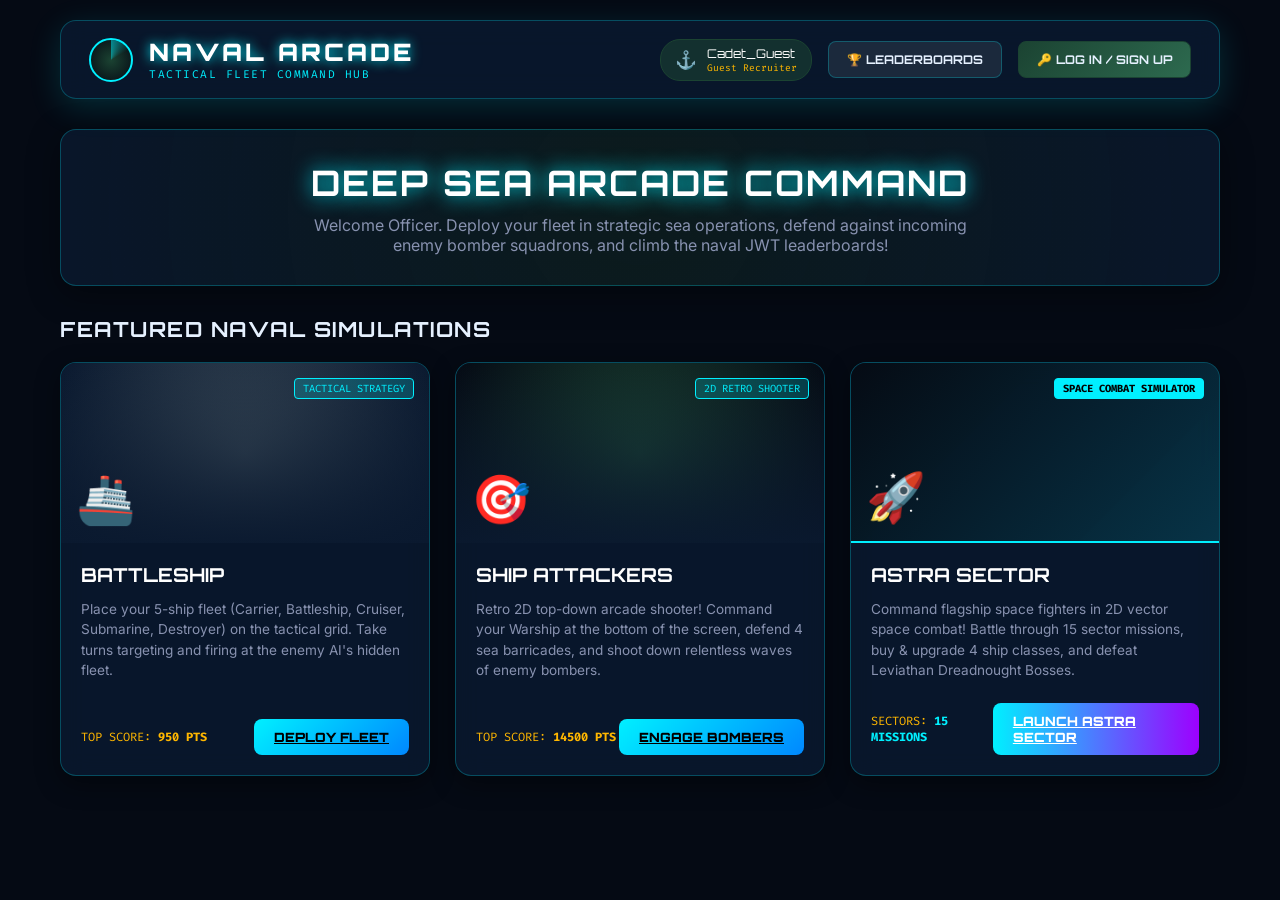
==== index.html @ 92b62d5f "Initial commit" ====
<!DOCTYPE html>
<html lang="en">
<head>
    <meta charset="UTF-8">
    <meta name="viewport" content="width=device-width, initial-scale=1.0">
    <title>NAVAL ARCADE — Command Center</title>
    <link rel="preconnect" href="https://fonts.googleapis.com">
    <link rel="preconnect" href="https://fonts.gstatic.com" crossorigin>
    <link href="https://fonts.googleapis.com/css2?family=Orbitron:wght@400;600;800;900&family=Fira+Code:wght@400;500;700&family=Inter:wght@300;400;600;800&display=swap" rel="stylesheet">
    <link rel="stylesheet" href="styles.css">
</head>
<body>
    <div class="crt-radar-overlay"></div>
    <canvas id="ocean-canvas"></canvas>

    <div class="arcade-wrapper">
        <!-- Header & Command Bar -->
        <header class="naval-header">
            <div class="brand-section">
                <div class="radar-logo">
                    <div class="sweep"></div>
                </div>
                <div class="brand-text">
                    <h1>NAVAL ARCADE</h1>
                    <p>TACTICAL FLEET COMMAND HUB</p>
                </div>
            </div>

            <div class="nav-actions">
                <div id="user-badge" class="jwt-user-badge">
                    <span class="jwt-badge-icon">⚓</span>
                    <div class="jwt-user-info">
                        <span id="user-name" class="username">Cadet_Guest</span>
                        <span id="user-rank" class="rank">Guest Recruiter</span>
                    </div>
                </div>

                <button id="btn-leaderboard" class="nav-btn">
                    🏆 LEADERBOARDS
                </button>
                <button id="btn-auth" class="nav-btn auth-btn">
                    🔑 LOG IN / SIGN UP
                </button>
            </div>
        </header>

        <!-- Hero Section -->
        <section class="hero-banner">
            <h2>DEEP SEA ARCADE COMMAND</h2>
            <p>Welcome Officer. Deploy your fleet in strategic sea operations, defend against incoming enemy bomber squadrons, and climb the naval JWT leaderboards!</p>
        </section>

        <!-- Game Selection Grid -->
        <section class="catalogue-section">
            <div class="catalogue-header">
                <h3>FEATURED NAVAL SIMULATIONS</h3>
            </div>
            <br>
            <div class="games-grid">
                <!-- Game 1 Card: Battleship -->
                <div class="game-card">
                    <div class="game-card-banner battleship-bg">
                        <span class="card-badge">TACTICAL STRATEGY</span>
                        <div class="game-card-icon">🚢</div>
                    </div>
                    <div class="game-card-body">
                        <h4>BATTLESHIP</h4>
                        <p>Place your 5-ship fleet (Carrier, Battleship, Cruiser, Submarine, Destroyer) on the tactical grid. Take turns targeting and firing at the enemy AI's hidden fleet.</p>
                        <div class="game-card-footer">
                            <span class="high-score-tag">TOP SCORE: <strong id="score-battleship">950 PTS</strong></span>
                            <a href="games/battleship/index.html" class="play-card-btn">DEPLOY FLEET</a>
                        </div>
                    </div>
                </div>

                <!-- Game 2 Card: Ship Attackers -->
                <div class="game-card">
                    <div class="game-card-banner ship-attackers-bg">
                        <span class="card-badge">2D RETRO SHOOTER</span>
                        <div class="game-card-icon">🎯</div>
                    </div>
                    <div class="game-card-body">
                        <h4>SHIP ATTACKERS</h4>
                        <p>Retro 2D top-down arcade shooter! Command your Warship at the bottom of the screen, defend 4 sea barricades, and shoot down relentless waves of enemy bombers.</p>
                        <div class="game-card-footer">
                            <span class="high-score-tag">TOP SCORE: <strong id="score-attackers">14,500 PTS</strong></span>
                            <a href="games/ship-attackers/index.html" class="play-card-btn">ENGAGE BOMBERS</a>
                        </div>
                    </div>
                </div>

                <!-- Game 3 Card: Astra Sector Space Combat -->
                <div class="game-card">
                    <div class="game-card-banner" style="background: linear-gradient(135deg, #050b14 0%, #00f0ff22 100%); border-bottom: 2px solid #00f0ff;">
                        <span class="card-badge" style="background: #00f0ff; color: #000; font-weight: 800;">SPACE COMBAT SIMULATOR</span>
                        <div class="game-card-icon">🚀</div>
                    </div>
                    <div class="game-card-body">
                        <h4>ASTRA SECTOR</h4>
                        <p>Command flagship space fighters in 2D vector space combat! Battle through 15 sector missions, buy & upgrade 4 ship classes, and defeat Leviathan Dreadnought Bosses.</p>
                        <div class="game-card-footer">
                            <span class="high-score-tag">SECTORS: <strong style="color: #00f0ff;">15 MISSIONS</strong></span>
                            <a href="../astra-fleet/index.html" class="play-card-btn" style="background: linear-gradient(90deg, #00f0ff, #9d00ff); color: #fff;">LAUNCH ASTRA SECTOR</a>
                        </div>
                    </div>
                </div>
            </div>
        </section>
    </div>

    <!-- Auth Modal (JWT Sign Up / Login) -->
    <div id="auth-modal" class="modal-overlay">
        <div class="modal-box">
            <div class="modal-header">
                <h3 id="auth-modal-title">🔑 NAVAL OFFICER AUTHENTICATION</h3>
                <button id="btn-close-auth" class="close-btn">&times;</button>
            </div>
            <form id="auth-form" class="auth-form">
                <div class="form-group">
                    <label for="auth-username">OFFICER CALLSIGN / USERNAME</label>
                    <input type="text" id="auth-username" class="form-input" placeholder="e.g. Admiral_Vanguard" required>
                </div>
                <div class="form-group">
                    <label for="auth-password">SECURITY PASSCODE</label>
                    <input type="password" id="auth-password" class="form-input" placeholder="••••••••" required>
                </div>
                <div id="auth-error" style="color: var(--alert-red); font-size: 0.8rem; display: none;"></div>
                <button type="submit" id="auth-submit-btn" class="form-submit-btn">LOG IN (JWT TOKEN)</button>
                <p style="font-size: 0.75rem; color: var(--text-muted); cursor: pointer;" id="auth-toggle">
                    Don't have an officer profile? <strong>Create Account</strong>
                </p>
            </form>
        </div>
    </div>

    <!-- Leaderboard Modal -->
    <div id="leaderboard-modal" class="modal-overlay">
        <div class="modal-box">
            <div class="modal-header">
                <h3>🏆 NAVAL HIGH SCORES</h3>
                <button id="btn-close-leaderboard" class="close-btn">&times;</button>
            </div>
            <div style="display: flex; gap: 10px; margin-bottom: 15px;">
                <button id="lb-tab-battleship" class="nav-btn" style="flex: 1;">BATTLESHIP</button>
                <button id="lb-tab-attackers" class="nav-btn" style="flex: 1;">SHIP ATTACKERS</button>
            </div>
            <table class="leaderboard-table">
                <thead>
                    <tr>
                        <th>RANK</th>
                        <th>OFFICER</th>
                        <th>SCORE</th>
                        <th>DATE</th>
                    </tr>
                </thead>
                <tbody id="leaderboard-body">
                    <!-- Populated dynamically -->
                </tbody>
            </table>
        </div>
    </div>

    <!-- Scripts -->
    <script src="auth.js"></script>
    <script src="leaderboard.js"></script>
    <script>
        // Interactive ocean waves background canvas
        const canvas = document.getElementById('ocean-canvas');
        const ctx = canvas.getContext('2d');
        let width = canvas.width = window.innerWidth;
        let height = canvas.height = window.innerHeight;

        window.addEventListener('resize', () => {
            width = canvas.width = window.innerWidth;
            height = canvas.height = window.innerHeight;
        });

        let step = 0;
        function drawOcean() {
            ctx.fillStyle = '#050a14';
            ctx.fillRect(0, 0, width, height);

            step += 0.02;
            for (let i = 0; i < 4; i++) {
                ctx.fillStyle = `rgba(10, 25, 47, ${0.3 + i * 0.15})`;
                ctx.beginPath();
                ctx.moveTo(0, height);
                for (let x = 0; x <= width; x += 20) {
                    const y = Math.sin(x * 0.005 + step + i) * 15 + (height - 150 + i * 30);
                    ctx.lineTo(x, y);
                }
                ctx.lineTo(width, height);
                ctx.closePath();
                ctx.fill();
            }
            requestAnimationFrame(drawOcean);
        }
        drawOcean();

        // UI Modal & Auth Interaction Script
        let isSignup = false;

        function updateUI() {
            const user = window.navalAuth.getCurrentUser();
            document.getElementById('user-name').innerText = user.username;
            document.getElementById('user-rank').innerText = user.rank;

            if (user.authenticated) {
                document.getElementById('btn-auth').innerText = 'LOG OUT';
            } else {
                document.getElementById('btn-auth').innerText = '🔑 LOG IN / SIGN UP';
            }

            // Top scores display
            const bScores = window.navalLeaderboard.getScores('battleship');
            if (bScores.length > 0) {
                document.getElementById('score-battleship').innerText = bScores[0].score + ' PTS';
            }
            const sScores = window.navalLeaderboard.getScores('ship_attackers');
            if (sScores.length > 0) {
                document.getElementById('score-attackers').innerText = sScores[0].score + ' PTS';
            }
        }
        updateUI();

        // Auth Modal Handlers
        const authModal = document.getElementById('auth-modal');
        document.getElementById('btn-auth').onclick = () => {
            const user = window.navalAuth.getCurrentUser();
            if (user.authenticated) {
                window.navalAuth.logout();
                updateUI();
            } else {
                authModal.classList.add('active');
            }
        };
        document.getElementById('btn-close-auth').onclick = () => authModal.classList.remove('active');

        document.getElementById('auth-toggle').onclick = () => {
            isSignup = !isSignup;
            document.getElementById('auth-modal-title').innerText = isSignup ? '📝 CREATE OFFICER PROFILE (JWT)' : '🔑 NAVAL OFFICER AUTHENTICATION';
            document.getElementById('auth-submit-btn').innerText = isSignup ? 'CREATE ACCOUNT' : 'LOG IN (JWT TOKEN)';
            document.getElementById('auth-toggle').innerHTML = isSignup ? 'Already registered? <strong>Log In</strong>' : 'Don\'t have an officer profile? <strong>Create Account</strong>';
        };

        document.getElementById('auth-form').onsubmit = (e) => {
            e.preventDefault();
            const u = document.getElementById('auth-username').value;
            const p = document.getElementById('auth-password').value;
            const errDiv = document.getElementById('auth-error');

            const res = isSignup ? window.navalAuth.signup(u, p) : window.navalAuth.login(u, p);
            if (res.success) {
                errDiv.style.display = 'none';
                authModal.classList.remove('active');
                updateUI();
            } else {
                errDiv.innerText = res.error;
                errDiv.style.display = 'block';
            }
        };

        // Leaderboard Modal Handlers
        const lbModal = document.getElementById('leaderboard-modal');
        document.getElementById('btn-leaderboard').onclick = () => {
            renderLeaderboard('battleship');
            lbModal.classList.add('active');
        };
        document.getElementById('btn-close-leaderboard').onclick = () => lbModal.classList.remove('active');

        document.getElementById('lb-tab-battleship').onclick = () => renderLeaderboard('battleship');
        document.getElementById('lb-tab-attackers').onclick = () => renderLeaderboard('ship_attackers');

        function renderLeaderboard(gameId) {
            const scores = window.navalLeaderboard.getScores(gameId);
            const tbody = document.getElementById('leaderboard-body');
            tbody.innerHTML = '';

            scores.forEach((s, idx) => {
                const tr = document.createElement('tr');
                tr.innerHTML = `
                    <td>#${idx + 1}</td>
                    <td>${s.username}</td>
                    <td style="color: var(--amber-gold); font-weight: bold;">${s.score.toLocaleString()}</td>
                    <td>${s.date}</td>
                `;
                tbody.appendChild(tr);
            });
        }
    </script>
</body>
</html>
---- styles.css ----
/* NAVAL ARCADE - Sea-Themed CSS Design System
   Colors: Deep Navy Blue (#0a192f), Battleship Steel Gray (#3a4a58), Dark Sea Green (#1b4332), Pure Black (#050a14) */

:root {
    --bg-navy: #0a192f;
    --bg-dark: #050a14;
    --steel-gray: #3a4a58;
    --sea-green: #1b4332;
    --light-sea-green: #2d6a4f;
    --neon-cyan: #00f0ff;
    --amber-gold: #ffb700;
    --alert-red: #ff3366;
    --text-primary: #e6f1ff;
    --text-muted: #8892b0;
    --card-glass: rgba(10, 25, 47, 0.85);
    --border-glass: rgba(0, 240, 255, 0.25);
    --font-header: 'Orbitron', sans-serif;
    --font-code: 'Fira Code', monospace;
    --font-sans: 'Inter', sans-serif;
}

* {
    box-sizing: border-box;
    margin: 0;
    padding: 0;
    user-select: none;
}

body, html {
    width: 100%;
    height: 100%;
    background-color: var(--bg-dark);
    font-family: var(--font-sans);
    color: var(--text-primary);
    overflow-x: hidden;
}

/* Background Canvas & Ocean Waves */
#ocean-canvas {
    position: fixed;
    top: 0;
    left: 0;
    width: 100vw;
    height: 100vh;
    z-index: -1;
    pointer-events: none;
}

.crt-radar-overlay {
    position: fixed;
    top: 0;
    left: 0;
    width: 100vw;
    height: 100vh;
    z-index: 0;
    pointer-events: none;
    background: linear-gradient(
        rgba(10, 25, 47, 0) 50%, 
        rgba(5, 10, 20, 0.3) 50%
    );
    background-size: 100% 4px;
    opacity: 0.6;
}

/* Main Container Layout */
.arcade-wrapper {
    position: relative;
    z-index: 1;
    max-width: 1200px;
    margin: 0 auto;
    padding: 20px;
    display: flex;
    flex-direction: column;
    gap: 30px;
    min-height: 100vh;
}

/* Header & Command Bar */
header.naval-header {
    display: flex;
    justify-content: space-between;
    align-items: center;
    padding: 16px 28px;
    background: var(--card-glass);
    backdrop-filter: blur(14px);
    border: 1px solid var(--border-glass);
    border-radius: 16px;
    box-shadow: 0 8px 32px rgba(0, 240, 255, 0.15);
}

.brand-section {
    display: flex;
    align-items: center;
    gap: 16px;
}

.radar-logo {
    position: relative;
    width: 44px;
    height: 44px;
    background: radial-gradient(circle, var(--sea-green), var(--bg-dark));
    border: 2px solid var(--neon-cyan);
    border-radius: 50%;
    overflow: hidden;
}

.radar-logo .sweep {
    position: absolute;
    width: 100%;
    height: 100%;
    background: conic-gradient(from 0deg, rgba(0, 240, 255, 0.5), transparent 60deg);
    animation: radar-rotate 3s linear infinite;
}

.brand-text h1 {
    font-family: var(--font-header);
    font-size: 1.5rem;
    font-weight: 900;
    letter-spacing: 3px;
    color: #fff;
    text-shadow: 0 0 12px var(--neon-cyan);
}

.brand-text p {
    font-family: var(--font-code);
    font-size: 0.7rem;
    color: var(--neon-cyan);
    letter-spacing: 1.5px;
}

.nav-actions {
    display: flex;
    align-items: center;
    gap: 16px;
}

.jwt-user-badge {
    display: flex;
    align-items: center;
    gap: 10px;
    background: rgba(27, 67, 50, 0.6);
    border: 1px solid var(--sea-green);
    padding: 6px 14px;
    border-radius: 20px;
}

.jwt-badge-icon {
    font-size: 1.1rem;
}

.jwt-user-info .username {
    display: block;
    font-family: var(--font-header);
    font-size: 0.75rem;
    color: #fff;
}

.jwt-user-info .rank {
    display: block;
    font-family: var(--font-code);
    font-size: 0.6rem;
    color: var(--amber-gold);
}

.nav-btn {
    background: rgba(58, 74, 88, 0.4);
    border: 1px solid var(--border-glass);
    color: var(--text-primary);
    padding: 10px 18px;
    border-radius: 8px;
    font-family: var(--font-header);
    font-size: 0.75rem;
    font-weight: 700;
    cursor: pointer;
    transition: all 0.2s ease;
}

.nav-btn:hover {
    background: rgba(0, 240, 255, 0.2);
    border-color: var(--neon-cyan);
    transform: translateY(-2px);
    box-shadow: 0 0 15px var(--neon-cyan);
}

.auth-btn {
    background: linear-gradient(135deg, var(--sea-green), var(--light-sea-green));
    border-color: var(--sea-green);
}

.auth-btn:hover {
    box-shadow: 0 0 15px var(--sea-green);
}

/* Hero & Welcome Section */
.hero-banner {
    text-align: center;
    padding: 30px;
    background: radial-gradient(circle at center, rgba(27, 67, 50, 0.3) 0%, rgba(10, 25, 47, 0.8) 100%);
    border: 1px solid var(--border-glass);
    border-radius: 16px;
    box-shadow: 0 8px 32px rgba(0, 0, 0, 0.4);
}

.hero-banner h2 {
    font-family: var(--font-header);
    font-size: 2.2rem;
    color: #fff;
    margin-bottom: 10px;
    letter-spacing: 2px;
    text-shadow: 0 0 20px var(--neon-cyan);
}

.hero-banner p {
    font-size: 1rem;
    color: var(--text-muted);
    max-width: 700px;
    margin: 0 auto;
}

/* Game Selection Catalogue Grid */
.catalogue-header {
    display: flex;
    align-items: center;
    justify-content: space-between;
}

.catalogue-header h3 {
    font-family: var(--font-header);
    font-size: 1.3rem;
    color: var(--text-primary);
    letter-spacing: 1.5px;
}

.games-grid {
    display: grid;
    grid-template-columns: repeat(auto-fit, minmax(340px, 1fr));
    gap: 25px;
}

.game-card {
    position: relative;
    background: var(--card-glass);
    backdrop-filter: blur(12px);
    border: 1px solid var(--border-glass);
    border-radius: 16px;
    overflow: hidden;
    display: flex;
    flex-direction: column;
    transition: all 0.3s ease;
    box-shadow: 0 8px 24px rgba(0, 0, 0, 0.4);
}

.game-card:hover {
    transform: translateY(-8px);
    border-color: var(--neon-cyan);
    box-shadow: 0 12px 35px rgba(0, 240, 255, 0.3);
}

.game-card-banner {
    height: 180px;
    position: relative;
    background-size: cover;
    background-position: center;
    display: flex;
    align-items: flex-end;
    padding: 15px;
}

.game-card-banner.battleship-bg {
    background: linear-gradient(to top, rgba(10, 25, 47, 0.95), transparent), radial-gradient(circle, #3a4a58 0%, #0a192f 100%);
}

.game-card-banner.ship-attackers-bg {
    background: linear-gradient(to top, rgba(10, 25, 47, 0.95), transparent), radial-gradient(circle, #1b4332 0%, #050a14 100%);
}

.card-badge {
    position: absolute;
    top: 15px;
    right: 15px;
    background: rgba(0, 240, 255, 0.2);
    color: var(--neon-cyan);
    border: 1px solid var(--neon-cyan);
    font-family: var(--font-code);
    font-size: 0.65rem;
    padding: 3px 8px;
    border-radius: 4px;
}

.game-card-icon {
    font-size: 3rem;
    margin-right: 12px;
}

.game-card-body {
    padding: 20px;
    display: flex;
    flex-direction: column;
    gap: 12px;
    flex: 1;
}

.game-card-body h4 {
    font-family: var(--font-header);
    font-size: 1.2rem;
    color: #fff;
}

.game-card-body p {
    font-size: 0.85rem;
    color: var(--text-muted);
    line-height: 1.5;
}

.game-card-footer {
    display: flex;
    justify-content: space-between;
    align-items: center;
    margin-top: auto;
    padding-top: 10px;
}

.high-score-tag {
    font-family: var(--font-code);
    font-size: 0.75rem;
    color: var(--amber-gold);
}

.play-card-btn {
    background: linear-gradient(135deg, var(--neon-cyan), #0088ff);
    color: #000;
    border: none;
    padding: 10px 20px;
    border-radius: 8px;
    font-family: var(--font-header);
    font-size: 0.8rem;
    font-weight: 900;
    cursor: pointer;
    transition: all 0.2s ease;
}

.play-card-btn:hover {
    transform: scale(1.05);
    box-shadow: 0 0 20px rgba(0, 240, 255, 0.6);
}

/* Modals System */
.modal-overlay {
    position: fixed;
    top: 0;
    left: 0;
    width: 100vw;
    height: 100vh;
    z-index: 100;
    background: rgba(5, 10, 20, 0.88);
    backdrop-filter: blur(15px);
    display: flex;
    justify-content: center;
    align-items: center;
    opacity: 0;
    pointer-events: none;
    transition: opacity 0.3s ease;
}

.modal-overlay.active {
    opacity: 1;
    pointer-events: auto;
}

.modal-box {
    background: var(--bg-navy);
    border: 1px solid var(--neon-cyan);
    border-radius: 18px;
    padding: 30px;
    max-width: 500px;
    width: 90%;
    box-shadow: 0 0 40px rgba(0, 240, 255, 0.25);
}

.modal-header {
    display: flex;
    justify-content: space-between;
    align-items: center;
    margin-bottom: 20px;
}

.modal-header h3 {
    font-family: var(--font-header);
    font-size: 1.2rem;
    color: #fff;
}

.close-btn {
    background: none;
    border: none;
    color: var(--text-muted);
    font-size: 1.8rem;
    cursor: pointer;
}

.auth-form {
    display: flex;
    flex-direction: column;
    gap: 16px;
}

.form-group {
    display: flex;
    flex-direction: column;
    gap: 6px;
    text-align: left;
}

.form-group label {
    font-family: var(--font-code);
    font-size: 0.75rem;
    color: var(--text-muted);
}

.form-input {
    background: rgba(255, 255, 255, 0.05);
    border: 1px solid var(--border-glass);
    border-radius: 8px;
    padding: 10px 14px;
    color: #fff;
    font-family: var(--font-sans);
    font-size: 0.9rem;
}

.form-input:focus {
    outline: none;
    border-color: var(--neon-cyan);
    box-shadow: 0 0 10px rgba(0, 240, 255, 0.3);
}

.form-submit-btn {
    background: linear-gradient(135deg, var(--sea-green), var(--light-sea-green));
    border: none;
    color: #fff;
    padding: 12px;
    border-radius: 8px;
    font-family: var(--font-header);
    font-size: 0.85rem;
    font-weight: 700;
    cursor: pointer;
    margin-top: 10px;
}

/* Leaderboards Table */
.leaderboard-table {
    width: 100%;
    border-collapse: collapse;
    margin-top: 15px;
    font-family: var(--font-code);
    font-size: 0.8rem;
}

.leaderboard-table th, .leaderboard-table td {
    padding: 10px;
    text-align: left;
    border-bottom: 1px solid rgba(255, 255, 255, 0.1);
}

.leaderboard-table th {
    color: var(--neon-cyan);
}

@keyframes radar-rotate {
    0% { transform: rotate(0deg); }
    100% { transform: rotate(360deg); }
}
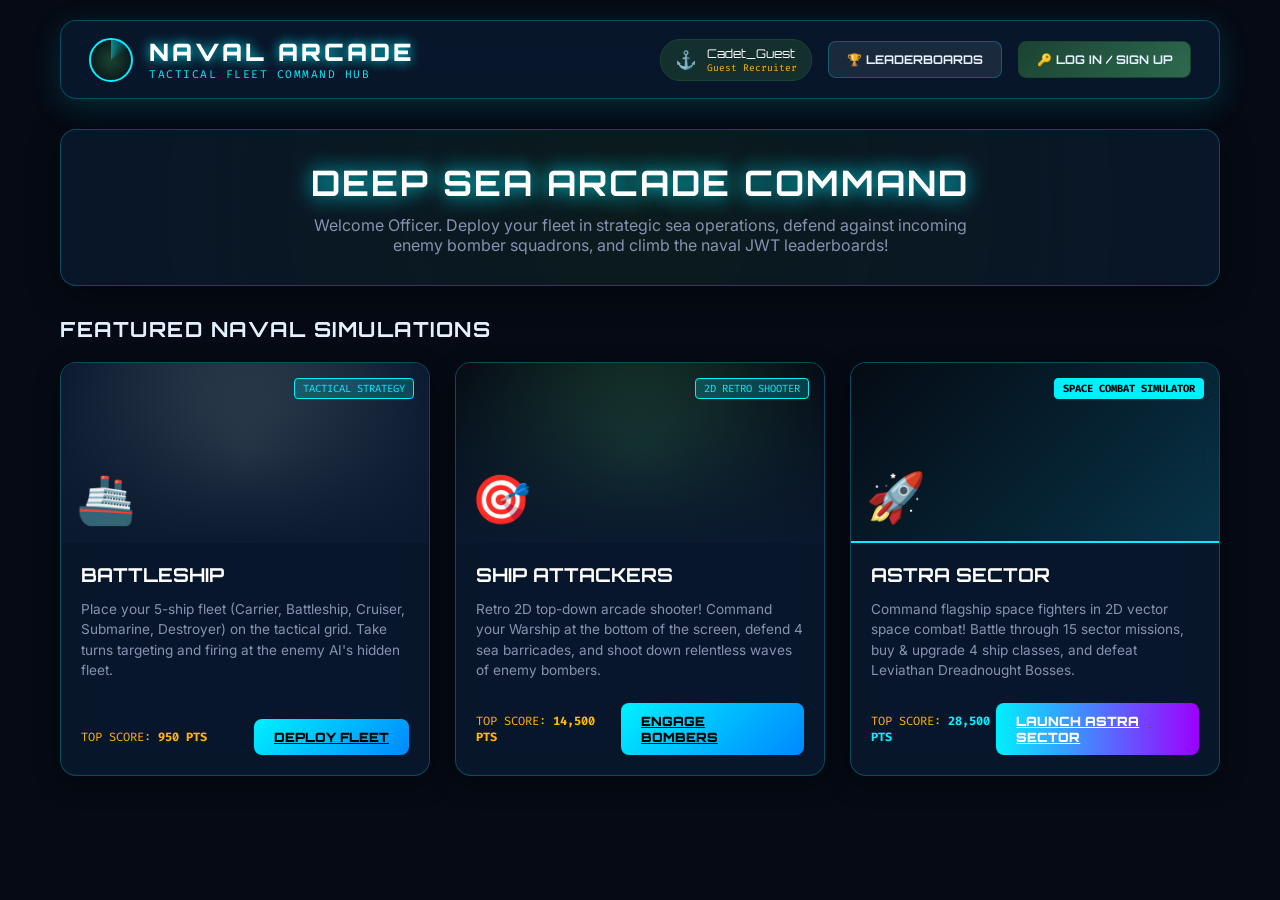
==== commit 715f023d: "feat: add Astra Sector space combat game and update leaderboard persistence" ====
--- a/index.html
+++ b/index.html
@@ -99,8 +99,8 @@
                         <h4>ASTRA SECTOR</h4>
                         <p>Command flagship space fighters in 2D vector space combat! Battle through 15 sector missions, buy & upgrade 4 ship classes, and defeat Leviathan Dreadnought Bosses.</p>
                         <div class="game-card-footer">
-                            <span class="high-score-tag">SECTORS: <strong style="color: #00f0ff;">15 MISSIONS</strong></span>
-                            <a href="../astra-fleet/index.html" class="play-card-btn" style="background: linear-gradient(90deg, #00f0ff, #9d00ff); color: #fff;">LAUNCH ASTRA SECTOR</a>
+                            <span class="high-score-tag">TOP SCORE: <strong id="score-astra" style="color: #00f0ff;">28,500 PTS</strong></span>
+                            <a href="games/astra-fleet/index.html" class="play-card-btn" style="background: linear-gradient(90deg, #00f0ff, #9d00ff); color: #fff;">LAUNCH ASTRA SECTOR</a>
                         </div>
                     </div>
                 </div>
@@ -143,6 +143,7 @@
             <div style="display: flex; gap: 10px; margin-bottom: 15px;">
                 <button id="lb-tab-battleship" class="nav-btn" style="flex: 1;">BATTLESHIP</button>
                 <button id="lb-tab-attackers" class="nav-btn" style="flex: 1;">SHIP ATTACKERS</button>
+                <button id="lb-tab-astra" class="nav-btn" style="flex: 1;">ASTRA SECTOR</button>
             </div>
             <table class="leaderboard-table">
                 <thead>
@@ -218,7 +219,11 @@
             }
             const sScores = window.navalLeaderboard.getScores('ship_attackers');
             if (sScores.length > 0) {
-                document.getElementById('score-attackers').innerText = sScores[0].score + ' PTS';
+                document.getElementById('score-attackers').innerText = sScores[0].score.toLocaleString() + ' PTS';
+            }
+            const aScores = window.navalLeaderboard.getScores('astra_sector');
+            if (aScores.length > 0) {
+                document.getElementById('score-astra').innerText = aScores[0].score.toLocaleString() + ' PTS';
             }
         }
         updateUI();
@@ -270,6 +275,7 @@
 
         document.getElementById('lb-tab-battleship').onclick = () => renderLeaderboard('battleship');
         document.getElementById('lb-tab-attackers').onclick = () => renderLeaderboard('ship_attackers');
+        document.getElementById('lb-tab-astra').onclick = () => renderLeaderboard('astra_sector');
 
         function renderLeaderboard(gameId) {
             const scores = window.navalLeaderboard.getScores(gameId);
